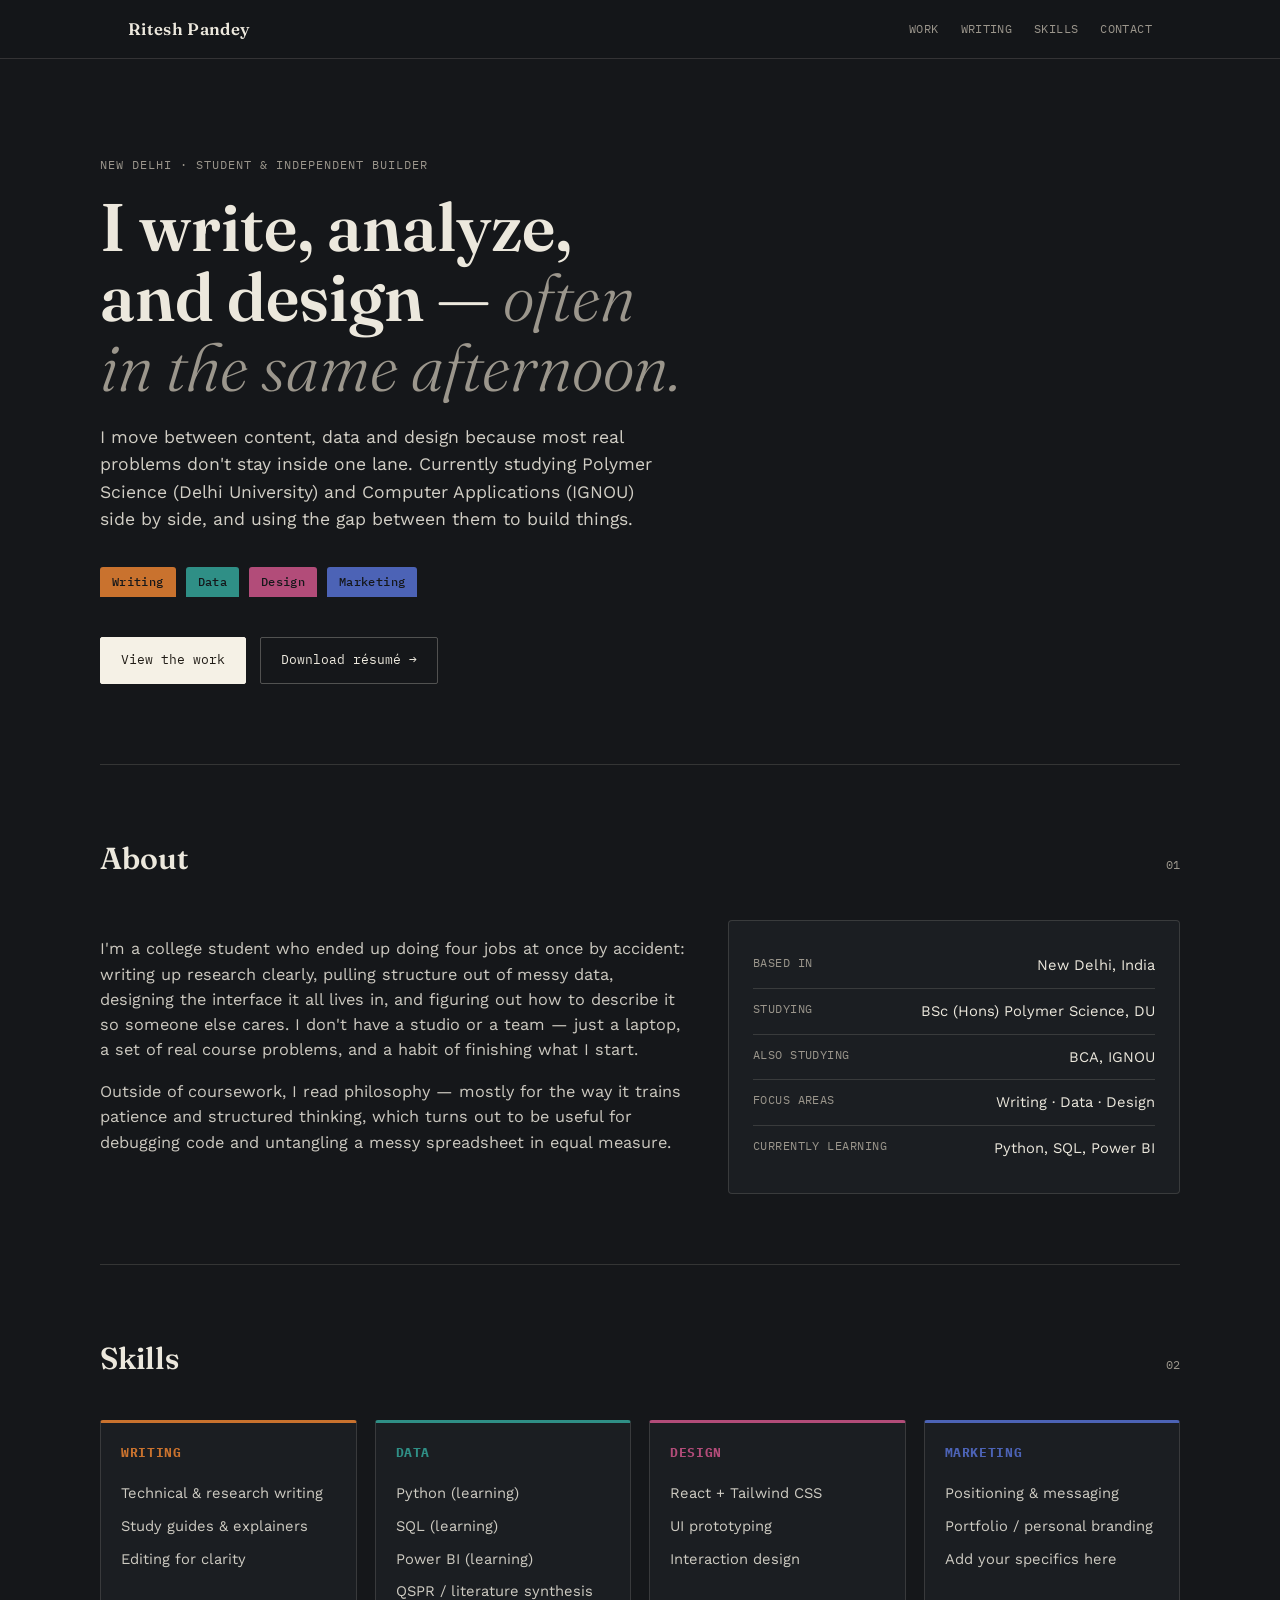
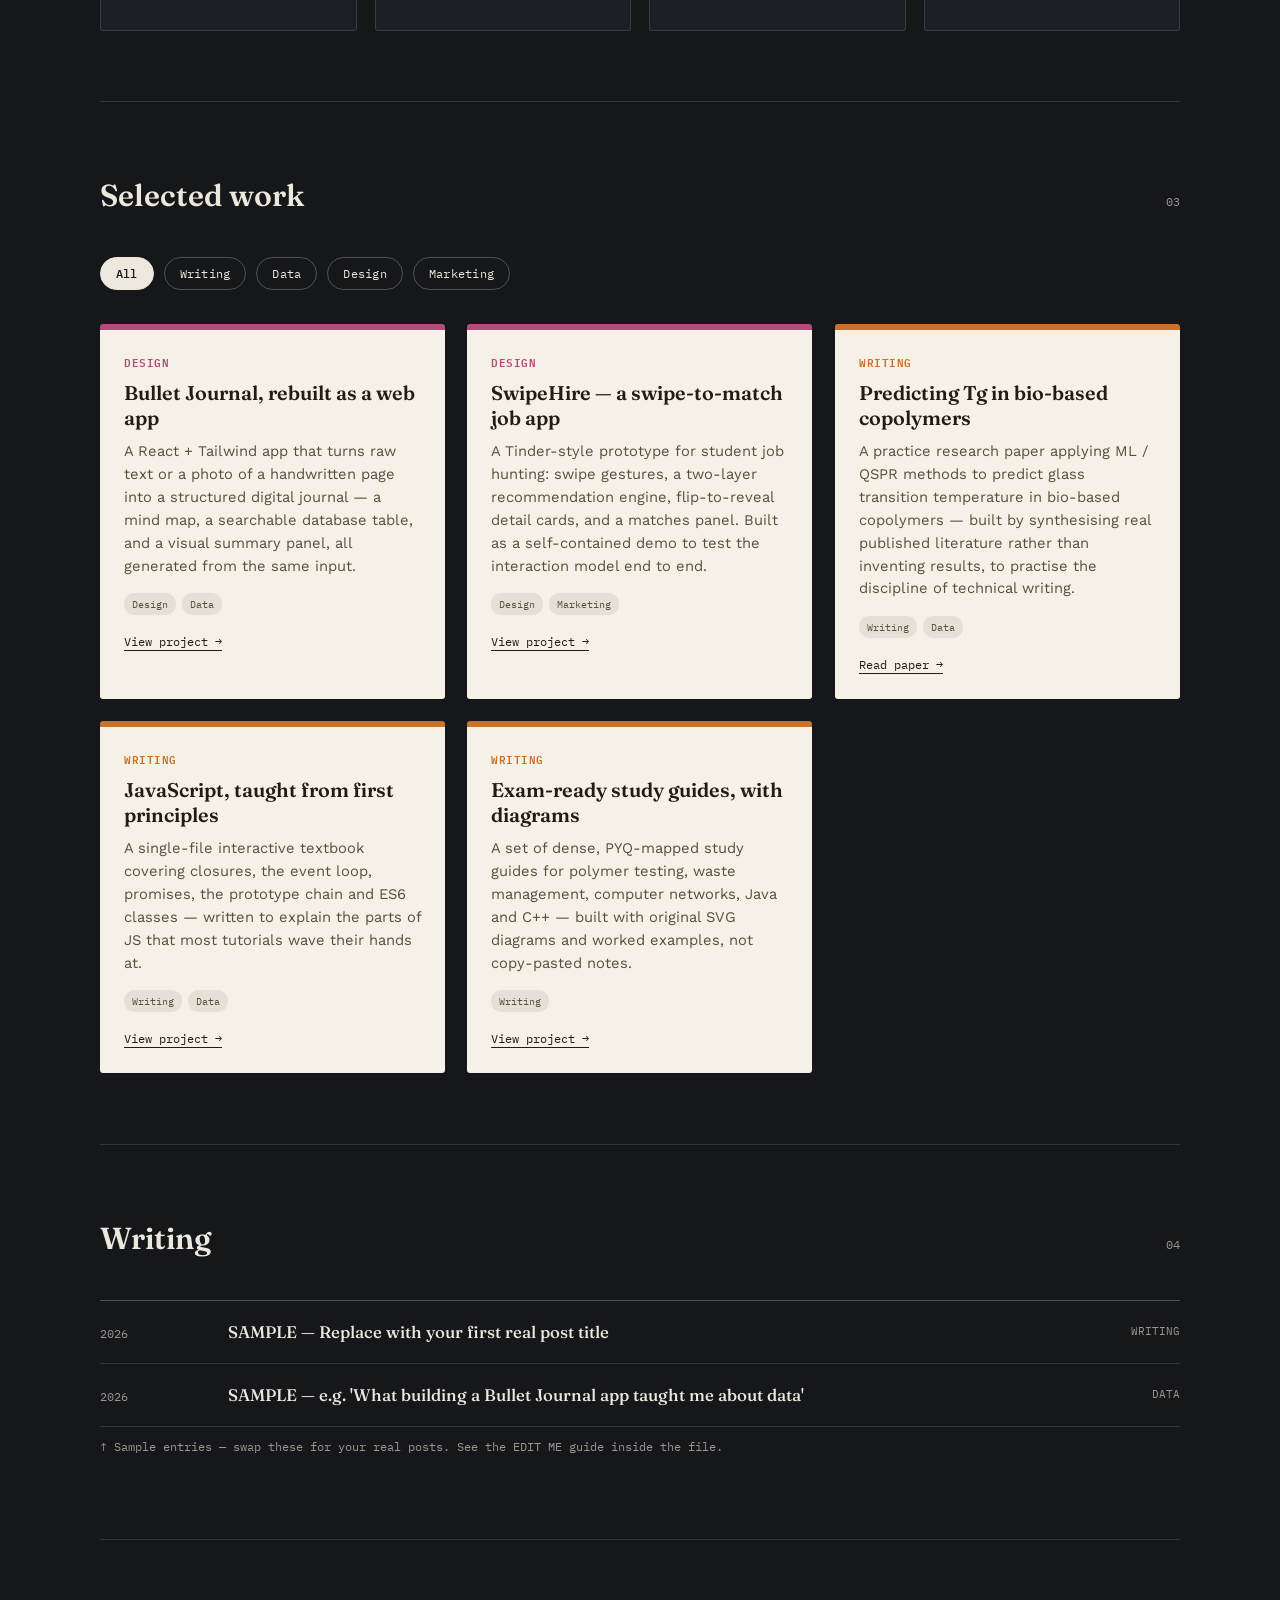
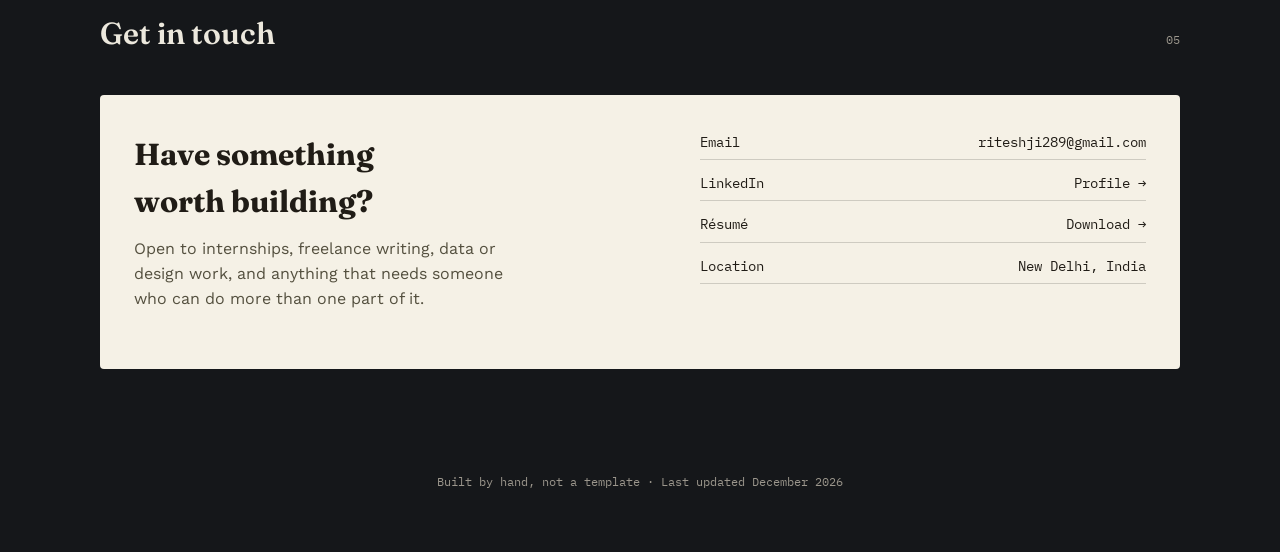
==== portfolio.html @ 12dc2c95 "Add files via upload" ====
<!DOCTYPE html>
<html lang="en">
<head>
<meta charset="UTF-8">
<meta name="viewport" content="width=device-width, initial-scale=1.0">
<title>Ritesh Pandey — Portfolio</title>
<link rel="preconnect" href="https://fonts.googleapis.com">
<link rel="preconnect" href="https://fonts.gstatic.com" crossorigin>
<link href="https://fonts.googleapis.com/css2?family=Fraunces:opsz,wght@9..144,300;9..144,500;9..144,600;9..144,700;9..144,900&family=Work+Sans:wght@400;500;600&family=IBM+Plex+Mono:wght@400;500&display=swap" rel="stylesheet">
<style>
  :root{
    --bg-desk:#15171a;
    --bg-desk-alt:#1b1e22;
    --paper:#f5f1e6;
    --paper-dim:#eae5d6;
    --ink:#201c16;
    --ink-soft:#54503f;
    --cream:#ece8dd;
    --muted:#9b968c;
    --line:rgba(236,232,221,0.14);
    --line-strong:rgba(236,232,221,0.28);

    --c-writing:#c9722e;
    --c-data:#2f8f86;
    --c-design:#b24c79;
    --c-marketing:#4c63b6;

    --font-display:'Fraunces', serif;
    --font-body:'Work Sans', sans-serif;
    --font-mono:'IBM Plex Mono', monospace;
  }

  *{box-sizing:border-box;}
  html{scroll-behavior:smooth;}
  body{
    margin:0;
    background:var(--bg-desk);
    color:var(--cream);
    font-family:var(--font-body);
    line-height:1.55;
    -webkit-font-smoothing:antialiased;
  }
  a{color:inherit;}
  img{max-width:100%;display:block;}
  ::selection{background:var(--c-writing);color:#15171a;}

  a:focus-visible, button:focus-visible, .chip:focus-visible{
    outline:2px solid var(--c-data);
    outline-offset:3px;
    border-radius:2px;
  }

  .wrap{
    max-width:1080px;
    margin:0 auto;
    padding:0 28px;
  }

  /* ---------- NAV ---------- */
  header.nav{
    position:sticky;
    top:0;
    z-index:50;
    backdrop-filter:blur(10px);
    background:rgba(21,23,26,0.82);
    border-bottom:1px solid var(--line);
  }
  .nav-inner{
    display:flex;
    align-items:center;
    justify-content:space-between;
    padding:16px 28px;
    max-width:1080px;
    margin:0 auto;
  }
  .nav-name{
    font-family:var(--font-display);
    font-weight:600;
    font-size:1.05rem;
    letter-spacing:0.02em;
    text-decoration:none;
  }
  .nav-links{
    display:flex;
    gap:22px;
    font-family:var(--font-mono);
    font-size:0.78rem;
    letter-spacing:0.03em;
    text-transform:uppercase;
  }
  .nav-links a{text-decoration:none;color:var(--muted);transition:color .15s;}
  .nav-links a:hover{color:var(--cream);}

  /* ---------- HERO ---------- */
  .hero{
    padding:96px 0 80px;
    position:relative;
    overflow:hidden;
  }
  .hero-eyebrow{
    font-family:var(--font-mono);
    font-size:0.78rem;
    letter-spacing:0.08em;
    text-transform:uppercase;
    color:var(--muted);
    margin:0 0 18px;
  }
  .hero h1{
    font-family:var(--font-display);
    font-weight:600;
    font-size:clamp(2.4rem, 6vw, 4.2rem);
    line-height:1.04;
    margin:0 0 22px;
    max-width:14ch;
  }
  .hero h1 em{
    font-style:italic;
    font-weight:300;
    color:var(--muted);
  }
  .hero p.lede{
    font-size:1.1rem;
    color:var(--cream);
    max-width:52ch;
    margin:0 0 34px;
    opacity:0.88;
  }
  .hero-tabs{
    display:flex;
    flex-wrap:wrap;
    gap:10px;
    margin-bottom:40px;
  }
  .tab{
    font-family:var(--font-mono);
    font-size:0.74rem;
    letter-spacing:0.03em;
    padding:6px 12px;
    border-radius:3px 3px 0 0;
    color:#15171a;
    font-weight:500;
    transform:translateY(0);
    transition:transform .2s ease;
  }
  .tab:hover{transform:translateY(-3px);}
  .hero-cta{
    display:flex;
    gap:14px;
    flex-wrap:wrap;
  }
  .btn{
    display:inline-flex;
    align-items:center;
    gap:8px;
    font-family:var(--font-mono);
    font-size:0.82rem;
    text-decoration:none;
    padding:12px 20px;
    border-radius:2px;
    border:1px solid var(--line-strong);
    transition:all .15s ease;
  }
  .btn-primary{
    background:var(--paper);
    color:var(--ink);
    border-color:var(--paper);
  }
  .btn-primary:hover{background:var(--cream);}
  .btn-ghost{color:var(--cream);}
  .btn-ghost:hover{border-color:var(--cream);}

  /* ---------- SECTION HEADERS ---------- */
  .section{padding:70px 0;border-top:1px solid var(--line);}
  .section-head{
    display:flex;
    align-items:baseline;
    justify-content:space-between;
    margin-bottom:38px;
    flex-wrap:wrap;
    gap:10px;
  }
  .section-head h2{
    font-family:var(--font-display);
    font-weight:600;
    font-size:1.9rem;
    margin:0;
  }
  .section-num{
    font-family:var(--font-mono);
    font-size:0.78rem;
    color:var(--muted);
  }

  /* ---------- ABOUT ---------- */
  .about-grid{
    display:grid;
    grid-template-columns:1.3fr 1fr;
    gap:40px;
  }
  .about-grid p{color:var(--cream);opacity:0.85;font-size:1.02rem;}
  .fact-card{
    background:var(--bg-desk-alt);
    border:1px solid var(--line);
    border-radius:4px;
    padding:22px 24px;
  }
  .fact-row{
    display:flex;
    justify-content:space-between;
    gap:12px;
    padding:11px 0;
    border-bottom:1px solid var(--line);
    font-size:0.92rem;
  }
  .fact-row:last-child{border-bottom:none;}
  .fact-label{
    font-family:var(--font-mono);
    font-size:0.72rem;
    text-transform:uppercase;
    letter-spacing:0.04em;
    color:var(--muted);
  }

  /* ---------- SKILLS ---------- */
  .skill-groups{
    display:grid;
    grid-template-columns:repeat(auto-fit, minmax(220px,1fr));
    gap:18px;
  }
  .skill-card{
    background:var(--bg-desk-alt);
    border:1px solid var(--line);
    border-top:3px solid var(--tab-color, var(--c-writing));
    border-radius:3px;
    padding:20px 20px 22px;
  }
  .skill-card h3{
    font-family:var(--font-mono);
    text-transform:uppercase;
    font-size:0.8rem;
    letter-spacing:0.05em;
    margin:0 0 14px;
    color:var(--tab-color, var(--c-writing));
  }
  .skill-card ul{list-style:none;margin:0;padding:0;}
  .skill-card li{
    font-size:0.92rem;
    padding:5px 0;
    color:var(--cream);
    opacity:0.86;
  }

  /* ---------- FILTER ---------- */
  .filter-bar{
    display:flex;
    flex-wrap:wrap;
    gap:10px;
    margin-bottom:34px;
  }
  .chip{
    font-family:var(--font-mono);
    font-size:0.76rem;
    letter-spacing:0.02em;
    padding:8px 15px;
    border-radius:20px;
    border:1px solid var(--line-strong);
    background:transparent;
    color:var(--cream);
    cursor:pointer;
    transition:all .15s ease;
  }
  .chip[data-active="true"]{
    background:var(--chip-color, var(--c-writing));
    border-color:var(--chip-color, var(--c-writing));
    color:#15171a;
    font-weight:500;
  }
  .chip:hover{border-color:var(--cream);}

  /* ---------- PROJECT CARDS ---------- */
  .project-grid{
    display:grid;
    grid-template-columns:repeat(auto-fit, minmax(300px,1fr));
    gap:22px;
  }
  .pcard{
    background:var(--paper);
    color:var(--ink);
    border-radius:3px;
    padding:24px 24px 22px;
    position:relative;
    border-top:6px solid var(--card-color, var(--c-writing));
    box-shadow:0 1px 0 rgba(0,0,0,0.2);
    transition:transform .25s ease, box-shadow .25s ease;
    opacity:0;
    transform:translateY(14px) rotate(-0.4deg);
    animation:settle .5s ease forwards;
  }
  @keyframes settle{
    to{opacity:1; transform:translateY(0) rotate(0deg);}
  }
  .pcard:hover{
    transform:translateY(-4px);
    box-shadow:0 14px 26px rgba(0,0,0,0.35);
  }
  .pcard .ptag{
    font-family:var(--font-mono);
    font-size:0.68rem;
    text-transform:uppercase;
    letter-spacing:0.05em;
    color:var(--card-color, var(--c-writing));
    font-weight:600;
    margin-bottom:10px;
  }
  .pcard h3{
    font-family:var(--font-display);
    font-size:1.24rem;
    font-weight:600;
    margin:0 0 10px;
    line-height:1.25;
  }
  .pcard p{
    font-size:0.92rem;
    color:var(--ink-soft);
    margin:0 0 16px;
  }
  .pcard .ptags-row{
    display:flex;
    flex-wrap:wrap;
    gap:6px;
    margin-bottom:14px;
  }
  .pcard .mini-tag{
    font-family:var(--font-mono);
    font-size:0.65rem;
    padding:3px 8px;
    border-radius:10px;
    background:rgba(32,28,22,0.08);
    color:var(--ink-soft);
  }
  .pcard a.plink{
    font-family:var(--font-mono);
    font-size:0.78rem;
    text-decoration:none;
    color:var(--ink);
    border-bottom:1px solid var(--ink);
    padding-bottom:1px;
  }

  /* ---------- WRITING LEDGER ---------- */
  .ledger{
    border-top:1px solid var(--line-strong);
  }
  .ledger-row{
    display:grid;
    grid-template-columns:110px 1fr auto;
    gap:18px;
    align-items:baseline;
    padding:18px 0;
    border-bottom:1px solid var(--line);
    text-decoration:none;
    color:inherit;
  }
  .ledger-row:hover .ledger-title{color:var(--c-data);}
  .ledger-date{
    font-family:var(--font-mono);
    font-size:0.74rem;
    color:var(--muted);
  }
  .ledger-title{
    font-family:var(--font-display);
    font-size:1.05rem;
    font-weight:500;
    transition:color .15s;
  }
  .ledger-tag{
    font-family:var(--font-mono);
    font-size:0.68rem;
    text-transform:uppercase;
    color:var(--muted);
    align-self:center;
  }
  .ledger-note{
    font-family:var(--font-mono);
    font-size:0.78rem;
    color:var(--muted);
    margin-top:10px;
  }

  /* ---------- CONTACT ---------- */
  .contact-card{
    background:var(--paper);
    color:var(--ink);
    border-radius:4px;
    padding:36px 34px;
    display:grid;
    grid-template-columns:1.2fr 1fr;
    gap:30px;
  }
  .contact-card h2{
    font-family:var(--font-display);
    font-size:1.9rem;
    margin:0 0 12px;
  }
  .contact-card p{color:var(--ink-soft);margin:0 0 22px;max-width:38ch;}
  .contact-links{display:flex;flex-direction:column;gap:12px;}
  .contact-links a{
    font-family:var(--font-mono);
    font-size:0.9rem;
    text-decoration:none;
    color:var(--ink);
    padding-bottom:6px;
    border-bottom:1px solid rgba(32,28,22,0.18);
    display:flex;
    justify-content:space-between;
  }
  .contact-links a:hover{border-color:var(--ink);}

  footer{
    padding:34px 0 60px;
    text-align:center;
    font-family:var(--font-mono);
    font-size:0.75rem;
    color:var(--muted);
  }

  @media (max-width:720px){
    .about-grid{grid-template-columns:1fr;}
    .contact-card{grid-template-columns:1fr;padding:28px 22px;}
    .ledger-row{grid-template-columns:1fr;gap:4px;}
    .nav-links{gap:14px;}
  }

  @media (prefers-reduced-motion: reduce){
    *{animation:none !important; transition:none !important; scroll-behavior:auto !important;}
    .pcard{opacity:1;transform:none;}
  }
</style>
</head>
<body>

<header class="nav">
  <div class="nav-inner">
    <a class="nav-name" href="#top">Ritesh Pandey</a>
    <nav class="nav-links">
      <a href="#work">Work</a>
      <a href="#writing">Writing</a>
      <a href="#skills">Skills</a>
      <a href="#contact">Contact</a>
    </nav>
  </div>
</header>

<main id="top">

  <section class="hero wrap">
    <p class="hero-eyebrow">New Delhi · Student &amp; Independent Builder</p>
    <h1>I write, analyze,<br>and design — <em>often<br>in the same afternoon.</em></h1>
    <p class="lede">I move between content, data and design because most real problems don't stay inside one lane. Currently studying Polymer Science (Delhi University) and Computer Applications (IGNOU) side by side, and using the gap between them to build things.</p>
    <div class="hero-tabs" id="hero-tabs"></div>
    <div class="hero-cta">
      <a class="btn btn-primary" href="#work">View the work</a>
      <a class="btn btn-ghost" id="resume-btn" href="#" target="_blank" rel="noopener">Download résumé →</a>
    </div>
  </section>

  <section class="section wrap" id="about">
    <div class="section-head">
      <h2>About</h2>
      <span class="section-num">01</span>
    </div>
    <div class="about-grid">
      <div>
        <p>I'm a college student who ended up doing four jobs at once by accident: writing up research clearly, pulling structure out of messy data, designing the interface it all lives in, and figuring out how to describe it so someone else cares. I don't have a studio or a team — just a laptop, a set of real course problems, and a habit of finishing what I start.</p>
        <p>Outside of coursework, I read philosophy — mostly for the way it trains patience and structured thinking, which turns out to be useful for debugging code and untangling a messy spreadsheet in equal measure.</p>
      </div>
      <div class="fact-card">
        <div class="fact-row"><span class="fact-label">Based in</span><span>New Delhi, India</span></div>
        <div class="fact-row"><span class="fact-label">Studying</span><span>BSc (Hons) Polymer Science, DU</span></div>
        <div class="fact-row"><span class="fact-label">Also studying</span><span>BCA, IGNOU</span></div>
        <div class="fact-row"><span class="fact-label">Focus areas</span><span>Writing · Data · Design</span></div>
        <div class="fact-row"><span class="fact-label">Currently learning</span><span>Python, SQL, Power BI</span></div>
      </div>
    </div>
  </section>

  <section class="section wrap" id="skills">
    <div class="section-head">
      <h2>Skills</h2>
      <span class="section-num">02</span>
    </div>
    <div class="skill-groups" id="skill-groups"></div>
  </section>

  <section class="section wrap" id="work">
    <div class="section-head">
      <h2>Selected work</h2>
      <span class="section-num">03</span>
    </div>
    <div class="filter-bar" id="filter-bar"></div>
    <div class="project-grid" id="project-grid"></div>
  </section>

  <section class="section wrap" id="writing">
    <div class="section-head">
      <h2>Writing</h2>
      <span class="section-num">04</span>
    </div>
    <div class="ledger" id="ledger"></div>
    <p class="ledger-note">↑ Sample entries — swap these for your real posts. See the EDIT ME guide inside the file.</p>
  </section>

  <section class="section wrap" id="contact">
    <div class="section-head">
      <h2>Get in touch</h2>
      <span class="section-num">05</span>
    </div>
    <div class="contact-card">
      <div>
        <h2>Have something<br>worth building?</h2>
        <p>Open to internships, freelance writing, data or design work, and anything that needs someone who can do more than one part of it.</p>
      </div>
      <div class="contact-links" id="contact-links"></div>
    </div>
  </section>

</main>

<footer>
  Built by hand, not a template · Last updated <span id="footer-date"></span>
</footer>

<script>
/* ============================================================
   EDIT ME — everything below is the content of the site.
   You do NOT need to touch any CSS or HTML above this line.

   HOW TO ADD A NEW PROJECT
   -------------------------
   Copy one block inside PROJECTS (the { ... } part), paste it
   as a new entry, and change the text. "tags" controls both
   the colour of the card and which filter chips it shows under.
   Valid tags: "Writing", "Data", "Design", "Marketing"
   (first tag in the list = the card's accent colour)

   HOW TO ADD A NEW BLOG / WRITING SAMPLE
   -------------------------
   Same idea — copy a block inside BLOGS and edit it.

   HOW TO CHANGE LINKS (resume, LinkedIn, email)
   -------------------------
   Edit the LINKS object near the bottom.
   ============================================================ */

const TAG_COLORS = {
  Writing:    "var(--c-writing)",
  Data:       "var(--c-data)",
  Design:     "var(--c-design)",
  Marketing:  "var(--c-marketing)"
};

const PROJECTS = [
  {
    title: "Bullet Journal, rebuilt as a web app",
    tags: ["Design", "Data"],
    description: "A React + Tailwind app that turns raw text or a photo of a handwritten page into a structured digital journal — a mind map, a searchable database table, and a visual summary panel, all generated from the same input.",
    link: "#",
    linkLabel: "View project"
  },
  {
    title: "SwipeHire — a swipe-to-match job app",
    tags: ["Design", "Marketing"],
    description: "A Tinder-style prototype for student job hunting: swipe gestures, a two-layer recommendation engine, flip-to-reveal detail cards, and a matches panel. Built as a self-contained demo to test the interaction model end to end.",
    link: "#",
    linkLabel: "View project"
  },
  {
    title: "Predicting Tg in bio-based copolymers",
    tags: ["Writing", "Data"],
    description: "A practice research paper applying ML / QSPR methods to predict glass transition temperature in bio-based copolymers — built by synthesising real published literature rather than inventing results, to practise the discipline of technical writing.",
    link: "#",
    linkLabel: "Read paper"
  },
  {
    title: "JavaScript, taught from first principles",
    tags: ["Writing", "Data"],
    description: "A single-file interactive textbook covering closures, the event loop, promises, the prototype chain and ES6 classes — written to explain the parts of JS that most tutorials wave their hands at.",
    link: "#",
    linkLabel: "View project"
  },
  {
    title: "Exam-ready study guides, with diagrams",
    tags: ["Writing"],
    description: "A set of dense, PYQ-mapped study guides for polymer testing, waste management, computer networks, Java and C++ — built with original SVG diagrams and worked examples, not copy-pasted notes.",
    link: "#",
    linkLabel: "View project"
  }
];

const BLOGS = [
  {
    date: "2026",
    title: "SAMPLE — Replace with your first real post title",
    tag: "Writing",
    link: "#"
  },
  {
    date: "2026",
    title: "SAMPLE — e.g. 'What building a Bullet Journal app taught me about data'",
    tag: "Data",
    link: "#"
  }
];

const LINKS = {
  email: "riteshji289@gmail.com",
  linkedin: "https://www.linkedin.com/in/ritesh-pandey-46a64528b",
  resume: "https://drive.google.com/file/d/1kOpVBUoQWNo_urDhb9seMtksaDHCuPRH/view?usp=drivesdk",
  location: "New Delhi, India"
};

const SKILLS = [
  { group: "Writing", items: ["Technical & research writing", "Study guides & explainers", "Editing for clarity"] },
  { group: "Data", items: ["Python (learning)", "SQL (learning)", "Power BI (learning)", "QSPR / literature synthesis"] },
  { group: "Design", items: ["React + Tailwind CSS", "UI prototyping", "Interaction design"] },
  { group: "Marketing", items: ["Positioning & messaging", "Portfolio / personal branding", "Add your specifics here"] }
];

/* ---------------- rendering (no need to edit below) ---------------- */

function el(html){
  const t = document.createElement('template');
  t.innerHTML = html.trim();
  return t.content.firstElementChild;
}

// hero tabs
const heroTabs = document.getElementById('hero-tabs');
Object.keys(TAG_COLORS).forEach(tag=>{
  heroTabs.appendChild(el(`<span class="tab" style="background:${TAG_COLORS[tag]}">${tag}</span>`));
});

// skills
const skillWrap = document.getElementById('skill-groups');
SKILLS.forEach(s=>{
  const card = el(`<div class="skill-card" style="--tab-color:${TAG_COLORS[s.group] || 'var(--c-writing)'}">
    <h3>${s.group}</h3>
    <ul>${s.items.map(i=>`<li>${i}</li>`).join('')}</ul>
  </div>`);
  skillWrap.appendChild(card);
});

// filter chips
const allTags = ["All", ...Object.keys(TAG_COLORS)];
const filterBar = document.getElementById('filter-bar');
let activeTag = "All";

function renderProjects(){
  const grid = document.getElementById('project-grid');
  grid.innerHTML = "";
  PROJECTS
    .filter(p => activeTag === "All" || p.tags.includes(activeTag))
    .forEach((p,i)=>{
      const color = TAG_COLORS[p.tags[0]] || 'var(--c-writing)';
      const card = el(`<article class="pcard" style="--card-color:${color}; animation-delay:${i*0.05}s">
        <div class="ptag">${p.tags[0]}</div>
        <h3>${p.title}</h3>
        <p>${p.description}</p>
        <div class="ptags-row">${p.tags.map(t=>`<span class="mini-tag">${t}</span>`).join('')}</div>
        <a class="plink" href="${p.link}" target="_blank" rel="noopener">${p.linkLabel} →</a>
      </article>`);
      grid.appendChild(card);
    });
}

allTags.forEach(tag=>{
  const chip = el(`<button class="chip" style="--chip-color:${TAG_COLORS[tag] || 'var(--cream)'}" data-active="${tag==='All'}">${tag}</button>`);
  chip.addEventListener('click', ()=>{
    activeTag = tag;
    document.querySelectorAll('.chip').forEach(c=>c.setAttribute('data-active', c.textContent===tag));
    renderProjects();
  });
  filterBar.appendChild(chip);
});
renderProjects();

// writing ledger
const ledger = document.getElementById('ledger');
BLOGS.forEach(b=>{
  ledger.appendChild(el(`<a class="ledger-row" href="${b.link}" target="_blank" rel="noopener">
    <span class="ledger-date">${b.date}</span>
    <span class="ledger-title">${b.title}</span>
    <span class="ledger-tag">${b.tag}</span>
  </a>`));
});

// contact + resume + nav
document.getElementById('resume-btn').href = LINKS.resume;
const contactLinks = document.getElementById('contact-links');
contactLinks.appendChild(el(`<a href="mailto:${LINKS.email}"><span>Email</span><span>${LINKS.email}</span></a>`));
contactLinks.appendChild(el(`<a href="${LINKS.linkedin}" target="_blank" rel="noopener"><span>LinkedIn</span><span>Profile →</span></a>`));
contactLinks.appendChild(el(`<a href="${LINKS.resume}" target="_blank" rel="noopener"><span>Résumé</span><span>Download →</span></a>`));
contactLinks.appendChild(el(`<a href="#"><span>Location</span><span>${LINKS.location}</span></a>`));

document.getElementById('footer-date').textContent = new Date().toLocaleDateString('en-IN', {month:'long', year:'numeric'});
</script>

</body>
</html>
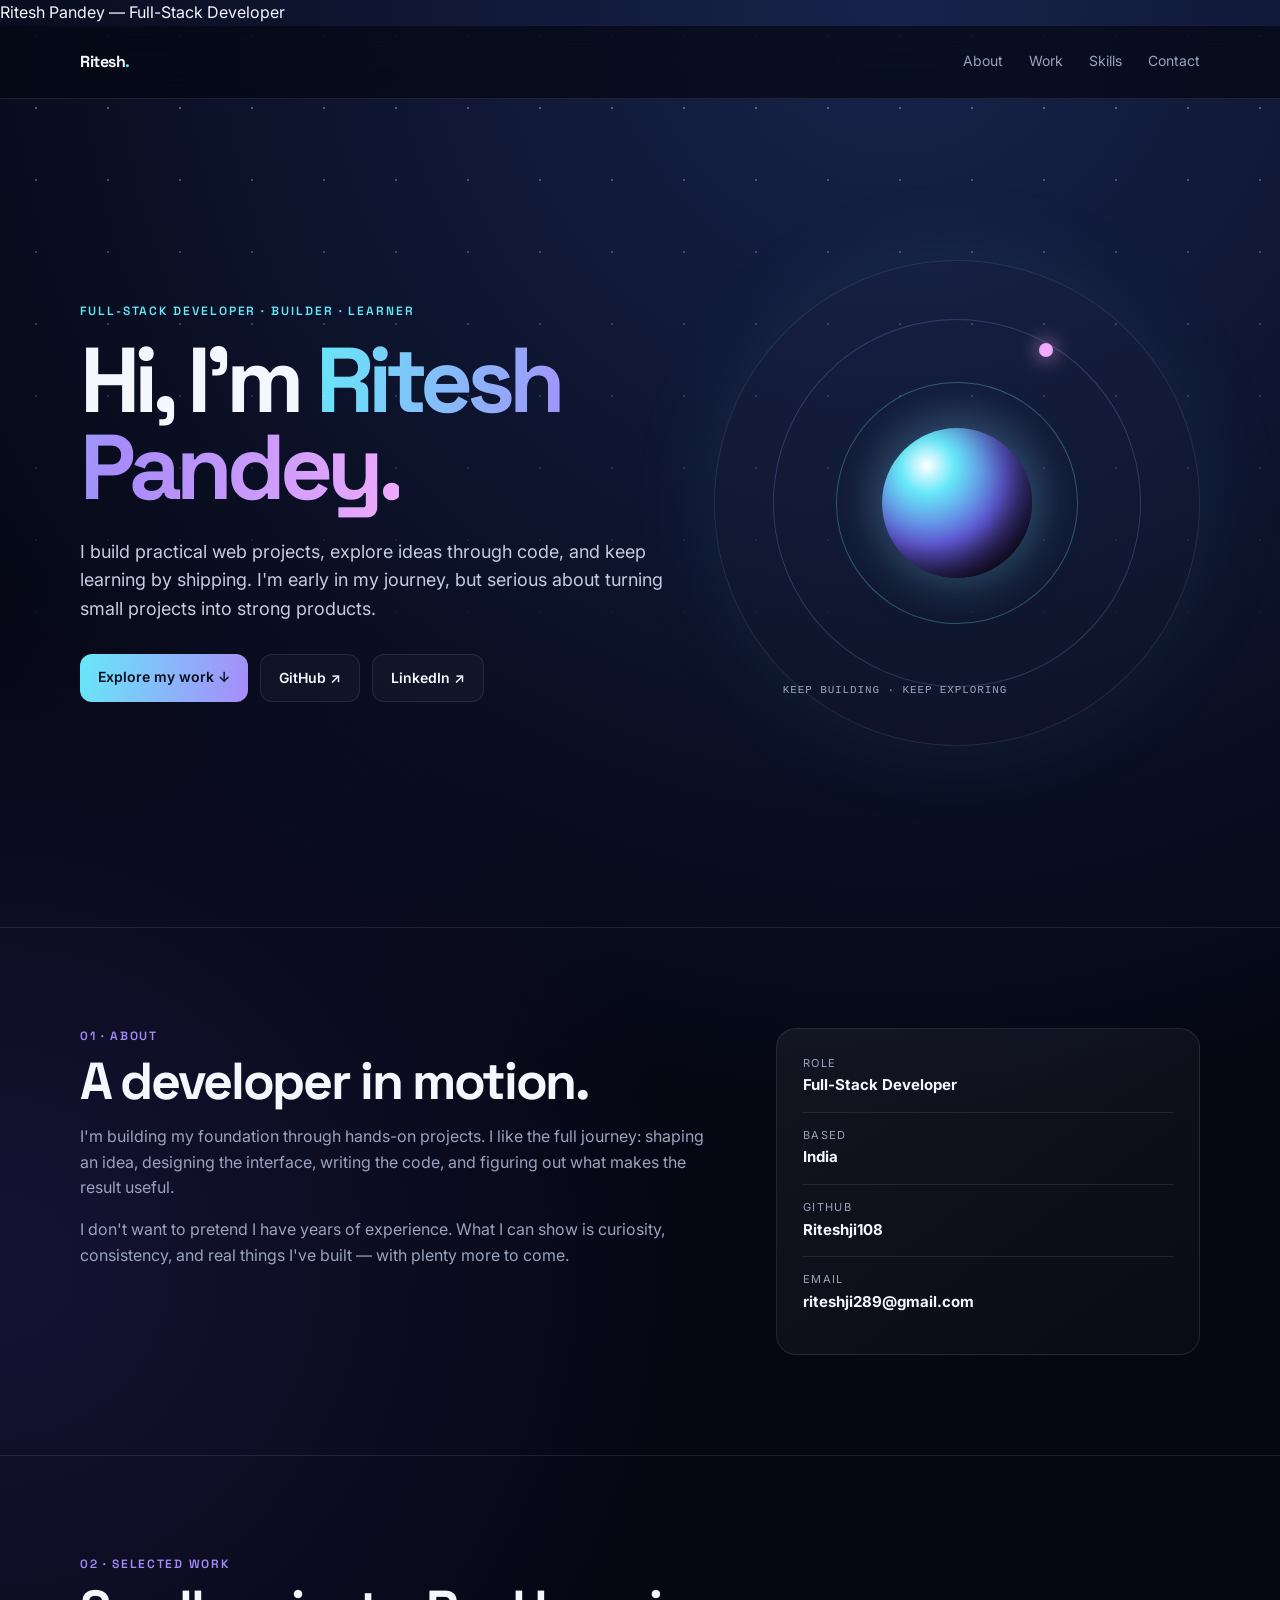
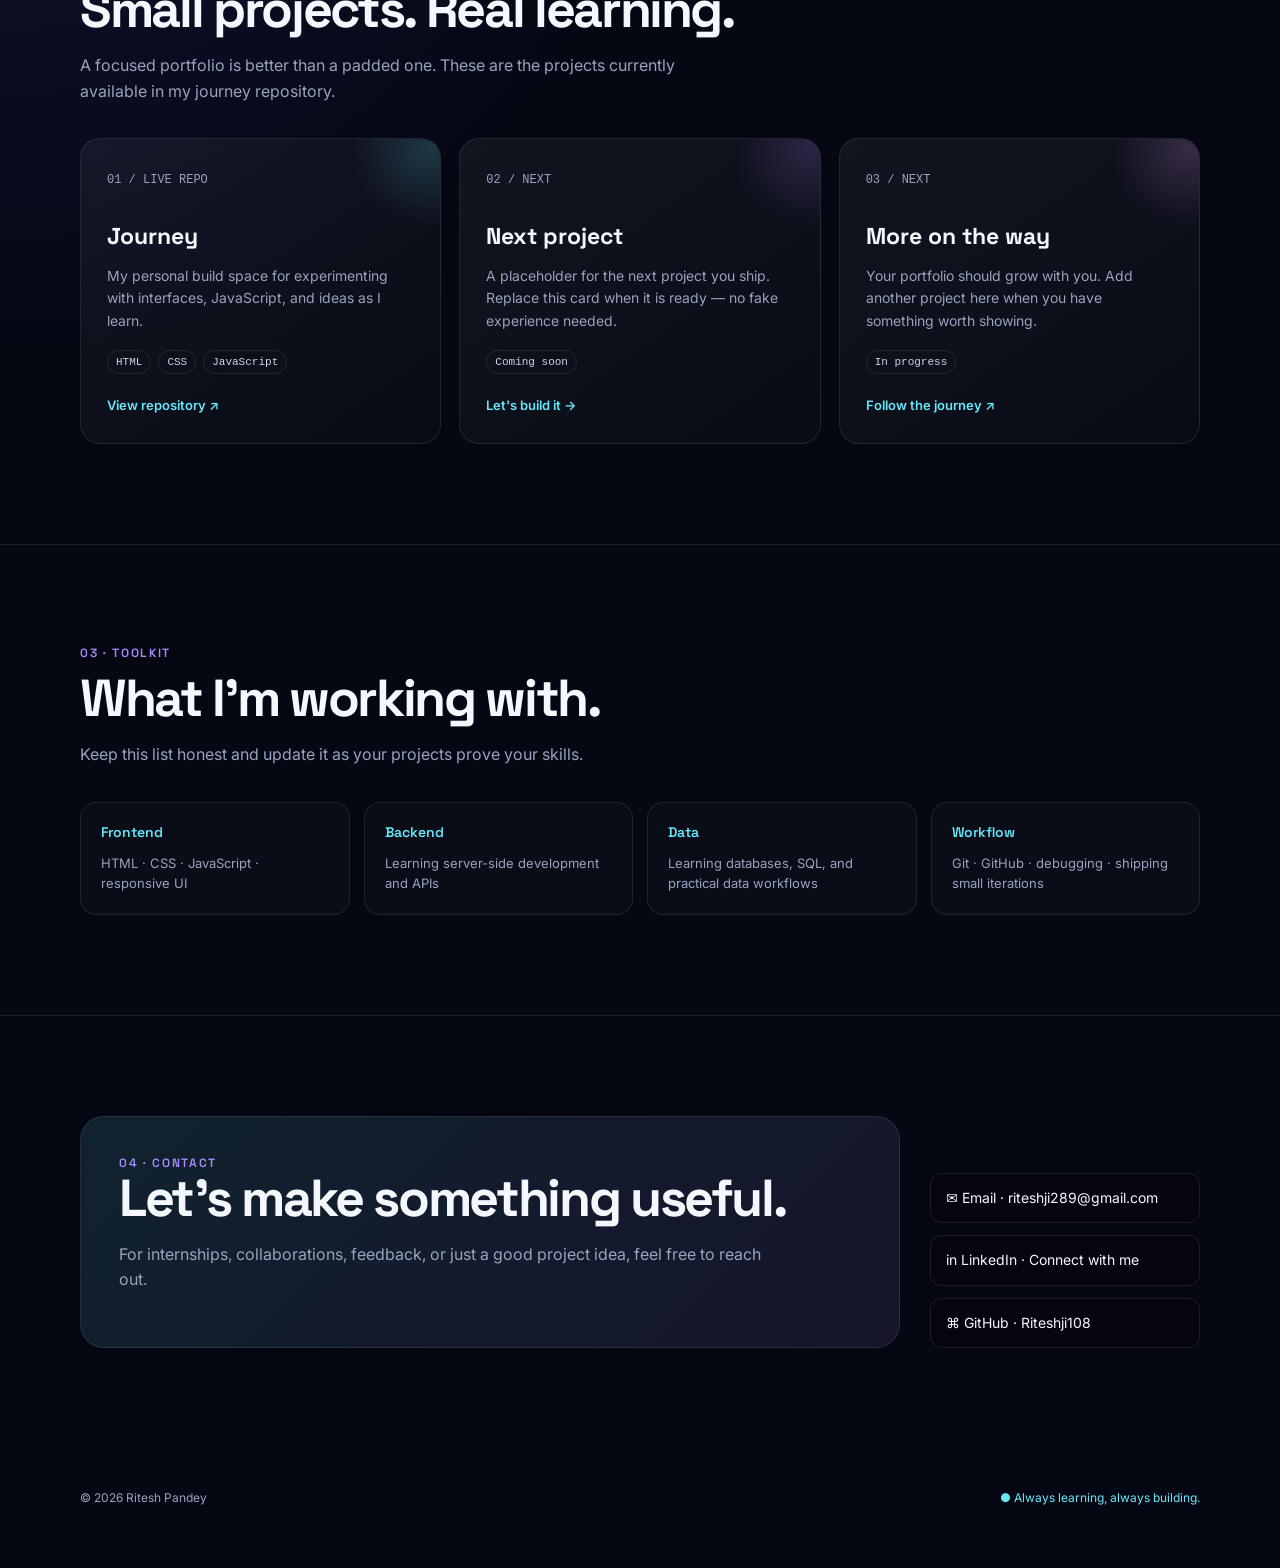
==== commit ea109c75: "Redesign portfolio with celestial theme" ====
--- a/portfolio.html
+++ b/portfolio.html
@@ -1,709 +1,34 @@
-<!DOCTYPE html>
+<!doctype html>
 <html lang="en">
 <head>
-<meta charset="UTF-8">
-<meta name="viewport" content="width=device-width, initial-scale=1.0">
-<title>Ritesh Pandey — Portfolio</title>
+<meta charset="utf-8">
+<meta name="viewport" content="width=device-width,initial-scale=1">
+<meta name="description" content="Ritesh Pandey — Full-Stack Developer portfolio."
+<title>Ritesh Pandey — Full-Stack Developer</title>
 <link rel="preconnect" href="https://fonts.googleapis.com">
 <link rel="preconnect" href="https://fonts.gstatic.com" crossorigin>
-<link href="https://fonts.googleapis.com/css2?family=Fraunces:opsz,wght@9..144,300;9..144,500;9..144,600;9..144,700;9..144,900&family=Work+Sans:wght@400;500;600&family=IBM+Plex+Mono:wght@400;500&display=swap" rel="stylesheet">
+<link href="https://fonts.googleapis.com/css2?family=Inter:wght@400;500;600;700;800&family=Space+Grotesk:wght@400;500;600;700&display=swap" rel="stylesheet">
 <style>
-  :root{
-    --bg-desk:#15171a;
-    --bg-desk-alt:#1b1e22;
-    --paper:#f5f1e6;
-    --paper-dim:#eae5d6;
-    --ink:#201c16;
-    --ink-soft:#54503f;
-    --cream:#ece8dd;
-    --muted:#9b968c;
-    --line:rgba(236,232,221,0.14);
-    --line-strong:rgba(236,232,221,0.28);
-
-    --c-writing:#c9722e;
-    --c-data:#2f8f86;
-    --c-design:#b24c79;
-    --c-marketing:#4c63b6;
-
-    --font-display:'Fraunces', serif;
-    --font-body:'Work Sans', sans-serif;
-    --font-mono:'IBM Plex Mono', monospace;
-  }
-
-  *{box-sizing:border-box;}
-  html{scroll-behavior:smooth;}
-  body{
-    margin:0;
-    background:var(--bg-desk);
-    color:var(--cream);
-    font-family:var(--font-body);
-    line-height:1.55;
-    -webkit-font-smoothing:antialiased;
-  }
-  a{color:inherit;}
-  img{max-width:100%;display:block;}
-  ::selection{background:var(--c-writing);color:#15171a;}
-
-  a:focus-visible, button:focus-visible, .chip:focus-visible{
-    outline:2px solid var(--c-data);
-    outline-offset:3px;
-    border-radius:2px;
-  }
-
-  .wrap{
-    max-width:1080px;
-    margin:0 auto;
-    padding:0 28px;
-  }
-
-  /* ---------- NAV ---------- */
-  header.nav{
-    position:sticky;
-    top:0;
-    z-index:50;
-    backdrop-filter:blur(10px);
-    background:rgba(21,23,26,0.82);
-    border-bottom:1px solid var(--line);
-  }
-  .nav-inner{
-    display:flex;
-    align-items:center;
-    justify-content:space-between;
-    padding:16px 28px;
-    max-width:1080px;
-    margin:0 auto;
-  }
-  .nav-name{
-    font-family:var(--font-display);
-    font-weight:600;
-    font-size:1.05rem;
-    letter-spacing:0.02em;
-    text-decoration:none;
-  }
-  .nav-links{
-    display:flex;
-    gap:22px;
-    font-family:var(--font-mono);
-    font-size:0.78rem;
-    letter-spacing:0.03em;
-    text-transform:uppercase;
-  }
-  .nav-links a{text-decoration:none;color:var(--muted);transition:color .15s;}
-  .nav-links a:hover{color:var(--cream);}
-
-  /* ---------- HERO ---------- */
-  .hero{
-    padding:96px 0 80px;
-    position:relative;
-    overflow:hidden;
-  }
-  .hero-eyebrow{
-    font-family:var(--font-mono);
-    font-size:0.78rem;
-    letter-spacing:0.08em;
-    text-transform:uppercase;
-    color:var(--muted);
-    margin:0 0 18px;
-  }
-  .hero h1{
-    font-family:var(--font-display);
-    font-weight:600;
-    font-size:clamp(2.4rem, 6vw, 4.2rem);
-    line-height:1.04;
-    margin:0 0 22px;
-    max-width:14ch;
-  }
-  .hero h1 em{
-    font-style:italic;
-    font-weight:300;
-    color:var(--muted);
-  }
-  .hero p.lede{
-    font-size:1.1rem;
-    color:var(--cream);
-    max-width:52ch;
-    margin:0 0 34px;
-    opacity:0.88;
-  }
-  .hero-tabs{
-    display:flex;
-    flex-wrap:wrap;
-    gap:10px;
-    margin-bottom:40px;
-  }
-  .tab{
-    font-family:var(--font-mono);
-    font-size:0.74rem;
-    letter-spacing:0.03em;
-    padding:6px 12px;
-    border-radius:3px 3px 0 0;
-    color:#15171a;
-    font-weight:500;
-    transform:translateY(0);
-    transition:transform .2s ease;
-  }
-  .tab:hover{transform:translateY(-3px);}
-  .hero-cta{
-    display:flex;
-    gap:14px;
-    flex-wrap:wrap;
-  }
-  .btn{
-    display:inline-flex;
-    align-items:center;
-    gap:8px;
-    font-family:var(--font-mono);
-    font-size:0.82rem;
-    text-decoration:none;
-    padding:12px 20px;
-    border-radius:2px;
-    border:1px solid var(--line-strong);
-    transition:all .15s ease;
-  }
-  .btn-primary{
-    background:var(--paper);
-    color:var(--ink);
-    border-color:var(--paper);
-  }
-  .btn-primary:hover{background:var(--cream);}
-  .btn-ghost{color:var(--cream);}
-  .btn-ghost:hover{border-color:var(--cream);}
-
-  /* ---------- SECTION HEADERS ---------- */
-  .section{padding:70px 0;border-top:1px solid var(--line);}
-  .section-head{
-    display:flex;
-    align-items:baseline;
-    justify-content:space-between;
-    margin-bottom:38px;
-    flex-wrap:wrap;
-    gap:10px;
-  }
-  .section-head h2{
-    font-family:var(--font-display);
-    font-weight:600;
-    font-size:1.9rem;
-    margin:0;
-  }
-  .section-num{
-    font-family:var(--font-mono);
-    font-size:0.78rem;
-    color:var(--muted);
-  }
-
-  /* ---------- ABOUT ---------- */
-  .about-grid{
-    display:grid;
-    grid-template-columns:1.3fr 1fr;
-    gap:40px;
-  }
-  .about-grid p{color:var(--cream);opacity:0.85;font-size:1.02rem;}
-  .fact-card{
-    background:var(--bg-desk-alt);
-    border:1px solid var(--line);
-    border-radius:4px;
-    padding:22px 24px;
-  }
-  .fact-row{
-    display:flex;
-    justify-content:space-between;
-    gap:12px;
-    padding:11px 0;
-    border-bottom:1px solid var(--line);
-    font-size:0.92rem;
-  }
-  .fact-row:last-child{border-bottom:none;}
-  .fact-label{
-    font-family:var(--font-mono);
-    font-size:0.72rem;
-    text-transform:uppercase;
-    letter-spacing:0.04em;
-    color:var(--muted);
-  }
-
-  /* ---------- SKILLS ---------- */
-  .skill-groups{
-    display:grid;
-    grid-template-columns:repeat(auto-fit, minmax(220px,1fr));
-    gap:18px;
-  }
-  .skill-card{
-    background:var(--bg-desk-alt);
-    border:1px solid var(--line);
-    border-top:3px solid var(--tab-color, var(--c-writing));
-    border-radius:3px;
-    padding:20px 20px 22px;
-  }
-  .skill-card h3{
-    font-family:var(--font-mono);
-    text-transform:uppercase;
-    font-size:0.8rem;
-    letter-spacing:0.05em;
-    margin:0 0 14px;
-    color:var(--tab-color, var(--c-writing));
-  }
-  .skill-card ul{list-style:none;margin:0;padding:0;}
-  .skill-card li{
-    font-size:0.92rem;
-    padding:5px 0;
-    color:var(--cream);
-    opacity:0.86;
-  }
-
-  /* ---------- FILTER ---------- */
-  .filter-bar{
-    display:flex;
-    flex-wrap:wrap;
-    gap:10px;
-    margin-bottom:34px;
-  }
-  .chip{
-    font-family:var(--font-mono);
-    font-size:0.76rem;
-    letter-spacing:0.02em;
-    padding:8px 15px;
-    border-radius:20px;
-    border:1px solid var(--line-strong);
-    background:transparent;
-    color:var(--cream);
-    cursor:pointer;
-    transition:all .15s ease;
-  }
-  .chip[data-active="true"]{
-    background:var(--chip-color, var(--c-writing));
-    border-color:var(--chip-color, var(--c-writing));
-    color:#15171a;
-    font-weight:500;
-  }
-  .chip:hover{border-color:var(--cream);}
-
-  /* ---------- PROJECT CARDS ---------- */
-  .project-grid{
-    display:grid;
-    grid-template-columns:repeat(auto-fit, minmax(300px,1fr));
-    gap:22px;
-  }
-  .pcard{
-    background:var(--paper);
-    color:var(--ink);
-    border-radius:3px;
-    padding:24px 24px 22px;
-    position:relative;
-    border-top:6px solid var(--card-color, var(--c-writing));
-    box-shadow:0 1px 0 rgba(0,0,0,0.2);
-    transition:transform .25s ease, box-shadow .25s ease;
-    opacity:0;
-    transform:translateY(14px) rotate(-0.4deg);
-    animation:settle .5s ease forwards;
-  }
-  @keyframes settle{
-    to{opacity:1; transform:translateY(0) rotate(0deg);}
-  }
-  .pcard:hover{
-    transform:translateY(-4px);
-    box-shadow:0 14px 26px rgba(0,0,0,0.35);
-  }
-  .pcard .ptag{
-    font-family:var(--font-mono);
-    font-size:0.68rem;
-    text-transform:uppercase;
-    letter-spacing:0.05em;
-    color:var(--card-color, var(--c-writing));
-    font-weight:600;
-    margin-bottom:10px;
-  }
-  .pcard h3{
-    font-family:var(--font-display);
-    font-size:1.24rem;
-    font-weight:600;
-    margin:0 0 10px;
-    line-height:1.25;
-  }
-  .pcard p{
-    font-size:0.92rem;
-    color:var(--ink-soft);
-    margin:0 0 16px;
-  }
-  .pcard .ptags-row{
-    display:flex;
-    flex-wrap:wrap;
-    gap:6px;
-    margin-bottom:14px;
-  }
-  .pcard .mini-tag{
-    font-family:var(--font-mono);
-    font-size:0.65rem;
-    padding:3px 8px;
-    border-radius:10px;
-    background:rgba(32,28,22,0.08);
-    color:var(--ink-soft);
-  }
-  .pcard a.plink{
-    font-family:var(--font-mono);
-    font-size:0.78rem;
-    text-decoration:none;
-    color:var(--ink);
-    border-bottom:1px solid var(--ink);
-    padding-bottom:1px;
-  }
-
-  /* ---------- WRITING LEDGER ---------- */
-  .ledger{
-    border-top:1px solid var(--line-strong);
-  }
-  .ledger-row{
-    display:grid;
-    grid-template-columns:110px 1fr auto;
-    gap:18px;
-    align-items:baseline;
-    padding:18px 0;
-    border-bottom:1px solid var(--line);
-    text-decoration:none;
-    color:inherit;
-  }
-  .ledger-row:hover .ledger-title{color:var(--c-data);}
-  .ledger-date{
-    font-family:var(--font-mono);
-    font-size:0.74rem;
-    color:var(--muted);
-  }
-  .ledger-title{
-    font-family:var(--font-display);
-    font-size:1.05rem;
-    font-weight:500;
-    transition:color .15s;
-  }
-  .ledger-tag{
-    font-family:var(--font-mono);
-    font-size:0.68rem;
-    text-transform:uppercase;
-    color:var(--muted);
-    align-self:center;
-  }
-  .ledger-note{
-    font-family:var(--font-mono);
-    font-size:0.78rem;
-    color:var(--muted);
-    margin-top:10px;
-  }
-
-  /* ---------- CONTACT ---------- */
-  .contact-card{
-    background:var(--paper);
-    color:var(--ink);
-    border-radius:4px;
-    padding:36px 34px;
-    display:grid;
-    grid-template-columns:1.2fr 1fr;
-    gap:30px;
-  }
-  .contact-card h2{
-    font-family:var(--font-display);
-    font-size:1.9rem;
-    margin:0 0 12px;
-  }
-  .contact-card p{color:var(--ink-soft);margin:0 0 22px;max-width:38ch;}
-  .contact-links{display:flex;flex-direction:column;gap:12px;}
-  .contact-links a{
-    font-family:var(--font-mono);
-    font-size:0.9rem;
-    text-decoration:none;
-    color:var(--ink);
-    padding-bottom:6px;
-    border-bottom:1px solid rgba(32,28,22,0.18);
-    display:flex;
-    justify-content:space-between;
-  }
-  .contact-links a:hover{border-color:var(--ink);}
-
-  footer{
-    padding:34px 0 60px;
-    text-align:center;
-    font-family:var(--font-mono);
-    font-size:0.75rem;
-    color:var(--muted);
-  }
-
-  @media (max-width:720px){
-    .about-grid{grid-template-columns:1fr;}
-    .contact-card{grid-template-columns:1fr;padding:28px 22px;}
-    .ledger-row{grid-template-columns:1fr;gap:4px;}
-    .nav-links{gap:14px;}
-  }
-
-  @media (prefers-reduced-motion: reduce){
-    *{animation:none !important; transition:none !important; scroll-behavior:auto !important;}
-    .pcard{opacity:1;transform:none;}
-  }
+:root{--bg:#050713;--panel:#0b1020;--panel2:#0f162b;--text:#f5f7ff;--muted:#98a3bd;--line:rgba(255,255,255,.09);--cyan:#67e8f9;--violet:#a78bfa;--pink:#f0abfc;--max:1120px}
+*{box-sizing:border-box}html{scroll-behavior:smooth}body{margin:0;background:radial-gradient(circle at 70% 0%,#17234c 0,transparent 34%),radial-gradient(circle at 0% 40%,#151334 0,transparent 30%),var(--bg);color:var(--text);font-family:Inter,system-ui,sans-serif;line-height:1.6}body:before{content:"";position:fixed;inset:0;pointer-events:none;opacity:.35;background-image:radial-gradient(#fff 1px,transparent 1px);background-size:72px 72px;mask-image:linear-gradient(to bottom,black,transparent 75%)}a{color:inherit;text-decoration:none}.wrap{width:min(var(--max),calc(100% - 40px));margin:auto}.nav{position:sticky;top:0;z-index:20;background:rgba(5,7,19,.72);backdrop-filter:blur(16px);border-bottom:1px solid var(--line)}.navin{height:72px;display:flex;align-items:center;justify-content:space-between}.logo{font-family:"Space Grotesk";font-weight:700;letter-spacing:-.03em}.logo span{color:var(--cyan)}.links{display:flex;gap:26px;color:var(--muted);font-size:14px}.links a:hover{color:var(--text)}
+.hero{min-height:calc(100vh - 72px);display:grid;grid-template-columns:1.1fr .9fr;gap:40px;align-items:center;padding:70px 0 90px}.eyebrow{font:600 12px "Space Grotesk";letter-spacing:.16em;text-transform:uppercase;color:var(--cyan)}h1{font:800 clamp(52px,8vw,92px)/.95 "Space Grotesk";letter-spacing:-.065em;margin:18px 0 26px}h1 .gradient{background:linear-gradient(100deg,var(--cyan),var(--violet),var(--pink));-webkit-background-clip:text;background-clip:text;color:transparent}.lead{max-width:650px;font-size:18px;color:#c5cce0}.actions{display:flex;gap:12px;flex-wrap:wrap;margin-top:30px}.btn{padding:12px 18px;border-radius:12px;border:1px solid var(--line);font-weight:600;font-size:14px}.primary{background:linear-gradient(100deg,var(--cyan),var(--violet));color:#07101c;border:0}.ghost{background:rgba(255,255,255,.03)}.btn:hover{transform:translateY(-2px)}
+.orbit{position:relative;aspect-ratio:1;border:1px solid var(--line);border-radius:50%;display:grid;place-items:center;background:radial-gradient(circle at 50% 48%,rgba(167,139,250,.18),transparent 30%),rgba(255,255,255,.015);box-shadow:0 0 100px rgba(103,232,249,.08)}.orbit:before,.orbit:after{content:"";position:absolute;border:1px solid rgba(167,139,250,.25);border-radius:50%;inset:12%;transform:rotate(28deg)}.orbit:after{inset:25%;transform:rotate(-35deg);border-color:rgba(103,232,249,.3)}.planet{width:31%;aspect-ratio:1;border-radius:50%;background:radial-gradient(circle at 30% 25%,#fff,var(--cyan) 18%,#635bdb 52%,#20163f 78%);box-shadow:0 0 55px rgba(103,232,249,.32),inset -22px -16px 35px rgba(0,0,0,.45)}.moon{position:absolute;width:14px;height:14px;border-radius:50%;background:var(--pink);top:17%;left:67%;box-shadow:0 0 20px var(--pink)}.orbit-label{position:absolute;bottom:10%;left:14%;font:11px monospace;color:var(--muted);letter-spacing:.08em}
+.section{padding:100px 0;border-top:1px solid var(--line)}.kicker{font:600 12px "Space Grotesk";letter-spacing:.14em;text-transform:uppercase;color:var(--violet)}h2{font:700 clamp(32px,5vw,52px)/1.05 "Space Grotesk";letter-spacing:-.045em;margin:10px 0 14px}.section-intro{color:var(--muted);max-width:650px}.about{display:grid;grid-template-columns:1.2fr .8fr;gap:60px}.card{background:linear-gradient(145deg,rgba(255,255,255,.055),rgba(255,255,255,.018));border:1px solid var(--line);border-radius:20px;padding:26px}.facts{display:grid;gap:14px}.fact{padding-bottom:14px;border-bottom:1px solid var(--line)}.fact:last-child{border:0}.fact small{display:block;color:var(--muted);font-size:11px;text-transform:uppercase;letter-spacing:.12em}.fact b{font-size:15px}
+.grid{display:grid;grid-template-columns:repeat(3,1fr);gap:18px;margin-top:34px}.project{position:relative;overflow:hidden;min-height:250px}.project:after{content:"";position:absolute;width:160px;height:160px;border-radius:50%;right:-70px;top:-70px;background:radial-gradient(circle,var(--accent),transparent 68%);opacity:.18}.num{font:12px monospace;color:var(--muted)}.project h3{font:700 23px "Space Grotesk";margin:30px 0 10px}.project p{color:var(--muted);font-size:14px}.tags{display:flex;gap:7px;flex-wrap:wrap;margin:18px 0}.tag{font:11px monospace;padding:5px 8px;border:1px solid var(--line);border-radius:999px;color:#cbd5e1}.project-link{font-size:13px;color:var(--cyan);font-weight:600}
+.skills{display:grid;grid-template-columns:repeat(4,1fr);gap:14px;margin-top:34px}.skill{padding:20px;border:1px solid var(--line);border-radius:16px;background:rgba(255,255,255,.025)}.skill h3{font:600 14px "Space Grotesk";color:var(--cyan);margin:0 0 12px}.skill p{color:var(--muted);font-size:13px;margin:0}
+.contact{display:grid;grid-template-columns:1fr auto;gap:30px;align-items:end}.contact-card{padding:38px;border-radius:24px;background:linear-gradient(135deg,rgba(103,232,249,.12),rgba(167,139,250,.1));border:1px solid var(--line)}.contact-card h2{margin-top:0}.contact-links{display:flex;flex-direction:column;gap:12px;min-width:270px}.contact-links a{padding:13px 15px;border:1px solid var(--line);border-radius:12px;background:rgba(0,0,0,.15);font-size:14px}.contact-links a:hover{border-color:rgba(103,232,249,.5)}footer{padding:40px 0 60px;color:var(--muted);font-size:12px;display:flex;justify-content:space-between;gap:20px}.status{color:var(--cyan)}
+@media(max-width:850px){.hero,.about,.contact{grid-template-columns:1fr}.orbit{max-width:520px;margin:auto}.grid{grid-template-columns:1fr 1fr}.skills{grid-template-columns:1fr 1fr}.contact-links{min-width:0}.links{gap:14px}}
+@media(max-width:560px){.wrap{width:min(var(--max),calc(100% - 28px))}.links a:nth-child(-n+2){display:none}.hero{padding-top:48px}.grid,.skills{grid-template-columns:1fr}.hero h1{font-size:54px}.lead{font-size:16px}.section{padding:72px 0}}
+@media(prefers-reduced-motion:reduce){html{scroll-behavior:auto}.btn{transition:none}}
 </style>
 </head>
 <body>
-
-<header class="nav">
-  <div class="nav-inner">
-    <a class="nav-name" href="#top">Ritesh Pandey</a>
-    <nav class="nav-links">
-      <a href="#work">Work</a>
-      <a href="#writing">Writing</a>
-      <a href="#skills">Skills</a>
-      <a href="#contact">Contact</a>
-    </nav>
-  </div>
-</header>
-
+<header class="nav"><div class="wrap navin"><a class="logo" href="#top">Ritesh<span>.</span></a><nav class="links"><a href="#about">About</a><a href="#work">Work</a><a href="#skills">Skills</a><a href="#contact">Contact</a></nav></div></header>
 <main id="top">
-
-  <section class="hero wrap">
-    <p class="hero-eyebrow">New Delhi · Student &amp; Independent Builder</p>
-    <h1>I write, analyze,<br>and design — <em>often<br>in the same afternoon.</em></h1>
-    <p class="lede">I move between content, data and design because most real problems don't stay inside one lane. Currently studying Polymer Science (Delhi University) and Computer Applications (IGNOU) side by side, and using the gap between them to build things.</p>
-    <div class="hero-tabs" id="hero-tabs"></div>
-    <div class="hero-cta">
-      <a class="btn btn-primary" href="#work">View the work</a>
-      <a class="btn btn-ghost" id="resume-btn" href="#" target="_blank" rel="noopener">Download résumé →</a>
-    </div>
-  </section>
-
-  <section class="section wrap" id="about">
-    <div class="section-head">
-      <h2>About</h2>
-      <span class="section-num">01</span>
-    </div>
-    <div class="about-grid">
-      <div>
-        <p>I'm a college student who ended up doing four jobs at once by accident: writing up research clearly, pulling structure out of messy data, designing the interface it all lives in, and figuring out how to describe it so someone else cares. I don't have a studio or a team — just a laptop, a set of real course problems, and a habit of finishing what I start.</p>
-        <p>Outside of coursework, I read philosophy — mostly for the way it trains patience and structured thinking, which turns out to be useful for debugging code and untangling a messy spreadsheet in equal measure.</p>
-      </div>
-      <div class="fact-card">
-        <div class="fact-row"><span class="fact-label">Based in</span><span>New Delhi, India</span></div>
-        <div class="fact-row"><span class="fact-label">Studying</span><span>BSc (Hons) Polymer Science, DU</span></div>
-        <div class="fact-row"><span class="fact-label">Also studying</span><span>BCA, IGNOU</span></div>
-        <div class="fact-row"><span class="fact-label">Focus areas</span><span>Writing · Data · Design</span></div>
-        <div class="fact-row"><span class="fact-label">Currently learning</span><span>Python, SQL, Power BI</span></div>
-      </div>
-    </div>
-  </section>
-
-  <section class="section wrap" id="skills">
-    <div class="section-head">
-      <h2>Skills</h2>
-      <span class="section-num">02</span>
-    </div>
-    <div class="skill-groups" id="skill-groups"></div>
-  </section>
-
-  <section class="section wrap" id="work">
-    <div class="section-head">
-      <h2>Selected work</h2>
-      <span class="section-num">03</span>
-    </div>
-    <div class="filter-bar" id="filter-bar"></div>
-    <div class="project-grid" id="project-grid"></div>
-  </section>
-
-  <section class="section wrap" id="writing">
-    <div class="section-head">
-      <h2>Writing</h2>
-      <span class="section-num">04</span>
-    </div>
-    <div class="ledger" id="ledger"></div>
-    <p class="ledger-note">↑ Sample entries — swap these for your real posts. See the EDIT ME guide inside the file.</p>
-  </section>
-
-  <section class="section wrap" id="contact">
-    <div class="section-head">
-      <h2>Get in touch</h2>
-      <span class="section-num">05</span>
-    </div>
-    <div class="contact-card">
-      <div>
-        <h2>Have something<br>worth building?</h2>
-        <p>Open to internships, freelance writing, data or design work, and anything that needs someone who can do more than one part of it.</p>
-      </div>
-      <div class="contact-links" id="contact-links"></div>
-    </div>
-  </section>
-
-</main>
-
-<footer>
-  Built by hand, not a template · Last updated <span id="footer-date"></span>
-</footer>
-
-<script>
-/* ============================================================
-   EDIT ME — everything below is the content of the site.
-   You do NOT need to touch any CSS or HTML above this line.
-
-   HOW TO ADD A NEW PROJECT
-   -------------------------
-   Copy one block inside PROJECTS (the { ... } part), paste it
-   as a new entry, and change the text. "tags" controls both
-   the colour of the card and which filter chips it shows under.
-   Valid tags: "Writing", "Data", "Design", "Marketing"
-   (first tag in the list = the card's accent colour)
-
-   HOW TO ADD A NEW BLOG / WRITING SAMPLE
-   -------------------------
-   Same idea — copy a block inside BLOGS and edit it.
-
-   HOW TO CHANGE LINKS (resume, LinkedIn, email)
-   -------------------------
-   Edit the LINKS object near the bottom.
-   ============================================================ */
-
-const TAG_COLORS = {
-  Writing:    "var(--c-writing)",
-  Data:       "var(--c-data)",
-  Design:     "var(--c-design)",
-  Marketing:  "var(--c-marketing)"
-};
-
-const PROJECTS = [
-  {
-    title: "Bullet Journal, rebuilt as a web app",
-    tags: ["Design", "Data"],
-    description: "A React + Tailwind app that turns raw text or a photo of a handwritten page into a structured digital journal — a mind map, a searchable database table, and a visual summary panel, all generated from the same input.",
-    link: "#",
-    linkLabel: "View project"
-  },
-  {
-    title: "SwipeHire — a swipe-to-match job app",
-    tags: ["Design", "Marketing"],
-    description: "A Tinder-style prototype for student job hunting: swipe gestures, a two-layer recommendation engine, flip-to-reveal detail cards, and a matches panel. Built as a self-contained demo to test the interaction model end to end.",
-    link: "#",
-    linkLabel: "View project"
-  },
-  {
-    title: "Predicting Tg in bio-based copolymers",
-    tags: ["Writing", "Data"],
-    description: "A practice research paper applying ML / QSPR methods to predict glass transition temperature in bio-based copolymers — built by synthesising real published literature rather than inventing results, to practise the discipline of technical writing.",
-    link: "#",
-    linkLabel: "Read paper"
-  },
-  {
-    title: "JavaScript, taught from first principles",
-    tags: ["Writing", "Data"],
-    description: "A single-file interactive textbook covering closures, the event loop, promises, the prototype chain and ES6 classes — written to explain the parts of JS that most tutorials wave their hands at.",
-    link: "#",
-    linkLabel: "View project"
-  },
-  {
-    title: "Exam-ready study guides, with diagrams",
-    tags: ["Writing"],
-    description: "A set of dense, PYQ-mapped study guides for polymer testing, waste management, computer networks, Java and C++ — built with original SVG diagrams and worked examples, not copy-pasted notes.",
-    link: "#",
-    linkLabel: "View project"
-  }
-];
-
-const BLOGS = [
-  {
-    date: "2026",
-    title: "SAMPLE — Replace with your first real post title",
-    tag: "Writing",
-    link: "#"
-  },
-  {
-    date: "2026",
-    title: "SAMPLE — e.g. 'What building a Bullet Journal app taught me about data'",
-    tag: "Data",
-    link: "#"
-  }
-];
-
-const LINKS = {
-  email: "riteshji289@gmail.com",
-  linkedin: "https://www.linkedin.com/in/ritesh-pandey-46a64528b",
-  resume: "https://drive.google.com/file/d/1kOpVBUoQWNo_urDhb9seMtksaDHCuPRH/view?usp=drivesdk",
-  location: "New Delhi, India"
-};
-
-const SKILLS = [
-  { group: "Writing", items: ["Technical & research writing", "Study guides & explainers", "Editing for clarity"] },
-  { group: "Data", items: ["Python (learning)", "SQL (learning)", "Power BI (learning)", "QSPR / literature synthesis"] },
-  { group: "Design", items: ["React + Tailwind CSS", "UI prototyping", "Interaction design"] },
-  { group: "Marketing", items: ["Positioning & messaging", "Portfolio / personal branding", "Add your specifics here"] }
-];
-
-/* ---------------- rendering (no need to edit below) ---------------- */
-
-function el(html){
-  const t = document.createElement('template');
-  t.innerHTML = html.trim();
-  return t.content.firstElementChild;
-}
-
-// hero tabs
-const heroTabs = document.getElementById('hero-tabs');
-Object.keys(TAG_COLORS).forEach(tag=>{
-  heroTabs.appendChild(el(`<span class="tab" style="background:${TAG_COLORS[tag]}">${tag}</span>`));
-});
-
-// skills
-const skillWrap = document.getElementById('skill-groups');
-SKILLS.forEach(s=>{
-  const card = el(`<div class="skill-card" style="--tab-color:${TAG_COLORS[s.group] || 'var(--c-writing)'}">
-    <h3>${s.group}</h3>
-    <ul>${s.items.map(i=>`<li>${i}</li>`).join('')}</ul>
-  </div>`);
-  skillWrap.appendChild(card);
-});
-
-// filter chips
-const allTags = ["All", ...Object.keys(TAG_COLORS)];
-const filterBar = document.getElementById('filter-bar');
-let activeTag = "All";
-
-function renderProjects(){
-  const grid = document.getElementById('project-grid');
-  grid.innerHTML = "";
-  PROJECTS
-    .filter(p => activeTag === "All" || p.tags.includes(activeTag))
-    .forEach((p,i)=>{
-      const color = TAG_COLORS[p.tags[0]] || 'var(--c-writing)';
-      const card = el(`<article class="pcard" style="--card-color:${color}; animation-delay:${i*0.05}s">
-        <div class="ptag">${p.tags[0]}</div>
-        <h3>${p.title}</h3>
-        <p>${p.description}</p>
-        <div class="ptags-row">${p.tags.map(t=>`<span class="mini-tag">${t}</span>`).join('')}</div>
-        <a class="plink" href="${p.link}" target="_blank" rel="noopener">${p.linkLabel} →</a>
-      </article>`);
-      grid.appendChild(card);
-    });
-}
-
-allTags.forEach(tag=>{
-  const chip = el(`<button class="chip" style="--chip-color:${TAG_COLORS[tag] || 'var(--cream)'}" data-active="${tag==='All'}">${tag}</button>`);
-  chip.addEventListener('click', ()=>{
-    activeTag = tag;
-    document.querySelectorAll('.chip').forEach(c=>c.setAttribute('data-active', c.textContent===tag));
-    renderProjects();
-  });
-  filterBar.appendChild(chip);
-});
-renderProjects();
-
-// writing ledger
-const ledger = document.getElementById('ledger');
-BLOGS.forEach(b=>{
-  ledger.appendChild(el(`<a class="ledger-row" href="${b.link}" target="_blank" rel="noopener">
-    <span class="ledger-date">${b.date}</span>
-    <span class="ledger-title">${b.title}</span>
-    <span class="ledger-tag">${b.tag}</span>
-  </a>`));
-});
-
-// contact + resume + nav
-document.getElementById('resume-btn').href = LINKS.resume;
-const contactLinks = document.getElementById('contact-links');
-contactLinks.appendChild(el(`<a href="mailto:${LINKS.email}"><span>Email</span><span>${LINKS.email}</span></a>`));
-contactLinks.appendChild(el(`<a href="${LINKS.linkedin}" target="_blank" rel="noopener"><span>LinkedIn</span><span>Profile →</span></a>`));
-contactLinks.appendChild(el(`<a href="${LINKS.resume}" target="_blank" rel="noopener"><span>Résumé</span><span>Download →</span></a>`));
-contactLinks.appendChild(el(`<a href="#"><span>Location</span><span>${LINKS.location}</span></a>`));
-
-document.getElementById('footer-date').textContent = new Date().toLocaleDateString('en-IN', {month:'long', year:'numeric'});
-</script>
-
-</body>
-</html>
+<section class="wrap hero"><div><div class="eyebrow">Full-Stack Developer · Builder · Learner</div><h1>Hi, I'm <span class="gradient">Ritesh Pandey.</span></h1><p class="lead">I build practical web projects, explore ideas through code, and keep learning by shipping. I'm early in my journey, but serious about turning small projects into strong products.</p><div class="actions"><a class="btn primary" href="#work">Explore my work ↓</a><a class="btn ghost" href="https://github.com/Riteshji108/journey" target="_blank" rel="noopener">GitHub ↗</a><a class="btn ghost" href="https://www.linkedin.com/in/ritesh-pandey-46a64528b" target="_blank" rel="noopener">LinkedIn ↗</a></div></div><div class="orbit" aria-label="Celestial illustration"><div class="planet"></div><div class="moon"></div><div class="orbit-label">KEEP BUILDING · KEEP EXPLORING</div></div></section>
+<section class="section" id="about"><div class="wrap about"><div><div class="kicker">01 · About</div><h2>A developer in motion.</h2><p class="section-intro">I'm building my foundation through hands-on projects. I like the full journey: shaping an idea, designing the interface, writing the code, and figuring out what makes the result useful.</p><p class="section-intro">I don't want to pretend I have years of experience. What I can show is curiosity, consistency, and real things I've built — with plenty more to come.</p></div><div class="card facts"><div class="fact"><small>Role</small><b>Full-Stack Developer</b></div><div class="fact"><small>Based</small><b>India</b></div><div class="fact"><small>GitHub</small><b>Riteshji108</b></div><div class="fact"><small>Email</small><b>riteshji289@gmail.com</b></div></div></div></section>
+<section class="section" id="work"><div class="wrap"><div class="kicker">02 · Selected work</div><h2>Small projects. Real learning.</h2><p class="section-intro">A focused portfolio is better than a padded one. These are the projects currently available in my journey repository.</p><div class="grid"><article class="card project" style="--accent:var(--cyan)"><span class="num">01 / LIVE REPO</span><h3>Journey</h3><p>My personal build space for experimenting with interfaces, JavaScript, and ideas as I learn.</p><div class="tags"><span class="tag">HTML</span><span class="tag">CSS</span><span class="tag">JavaScript</span></div><a class="project-link" href="https://github.com/Riteshji108/journey" target="_blank" rel="noopener">View repository ↗</a></article><article class="card project" style="--accent:var(--violet)"><span class="num">02 / NEXT</span><h3>Next project</h3><p>A placeholder for the next project you ship. Replace this card when it is ready — no fake experience needed.</p><div class="tags"><span class="tag">Coming soon</span></div><a class="project-link" href="#contact">Let's build it →</a></article><article class="card project" style="--accent:var(--pink)"><span class="num">03 / NEXT</span><h3>More on the way</h3><p>Your portfolio should grow with you. Add another project here when you have something worth showing.</p><div class="tags"><span class="tag">In progress</span></div><a class="project-link" href="https://github.com/Riteshji108" target="_blank" rel="noopener">Follow the journey ↗</a></article></div></div></section>
+<section class="section" id="skills"><div class="wrap"><div class="kicker">03 · Toolkit</div><h2>What I'm working with.</h2><p class="section-intro">Keep this list honest and update it as your projects prove your skills.</p><div class="skills"><div class="skill"><h3>Frontend</h3><p>HTML · CSS · JavaScript · responsive UI</p></div><div class="skill"><h3>Backend</h3><p>Learning server-side development and APIs</p></div><div class="skill"><h3>Data</h3><p>Learning databases, SQL, and practical data workflows</p></div><div class="skill"><h3>Workflow</h3><p>Git · GitHub · debugging · shipping small iterations</p></div></div></div></section>
+<section class="section" id="contact"><div class="wrap contact"><div class="contact-card"><div class="kicker">04 · Contact</div><h2>Let's make something useful.</h2><p class="section-intro">For internships, collaborations, feedback, or just a good project idea, feel free to reach out.</p></div><div class="contact-links"><a href="mailto:riteshji289@gmail.com">✉ Email · riteshji289@gmail.com</a><a href="https://www.linkedin.com/in/ritesh-pandey-46a64528b" target="_blank" rel="noopener">in LinkedIn · Connect with me</a><a href="https://github.com/Riteshji108" target="_blank" rel="noopener">⌘ GitHub · Riteshji108</a></div></div></section>
+</main><footer class="wrap"><span>© 2026 Ritesh Pandey</span><span class="status">● Always learning, always building.</span></footer>
+</body></html>
